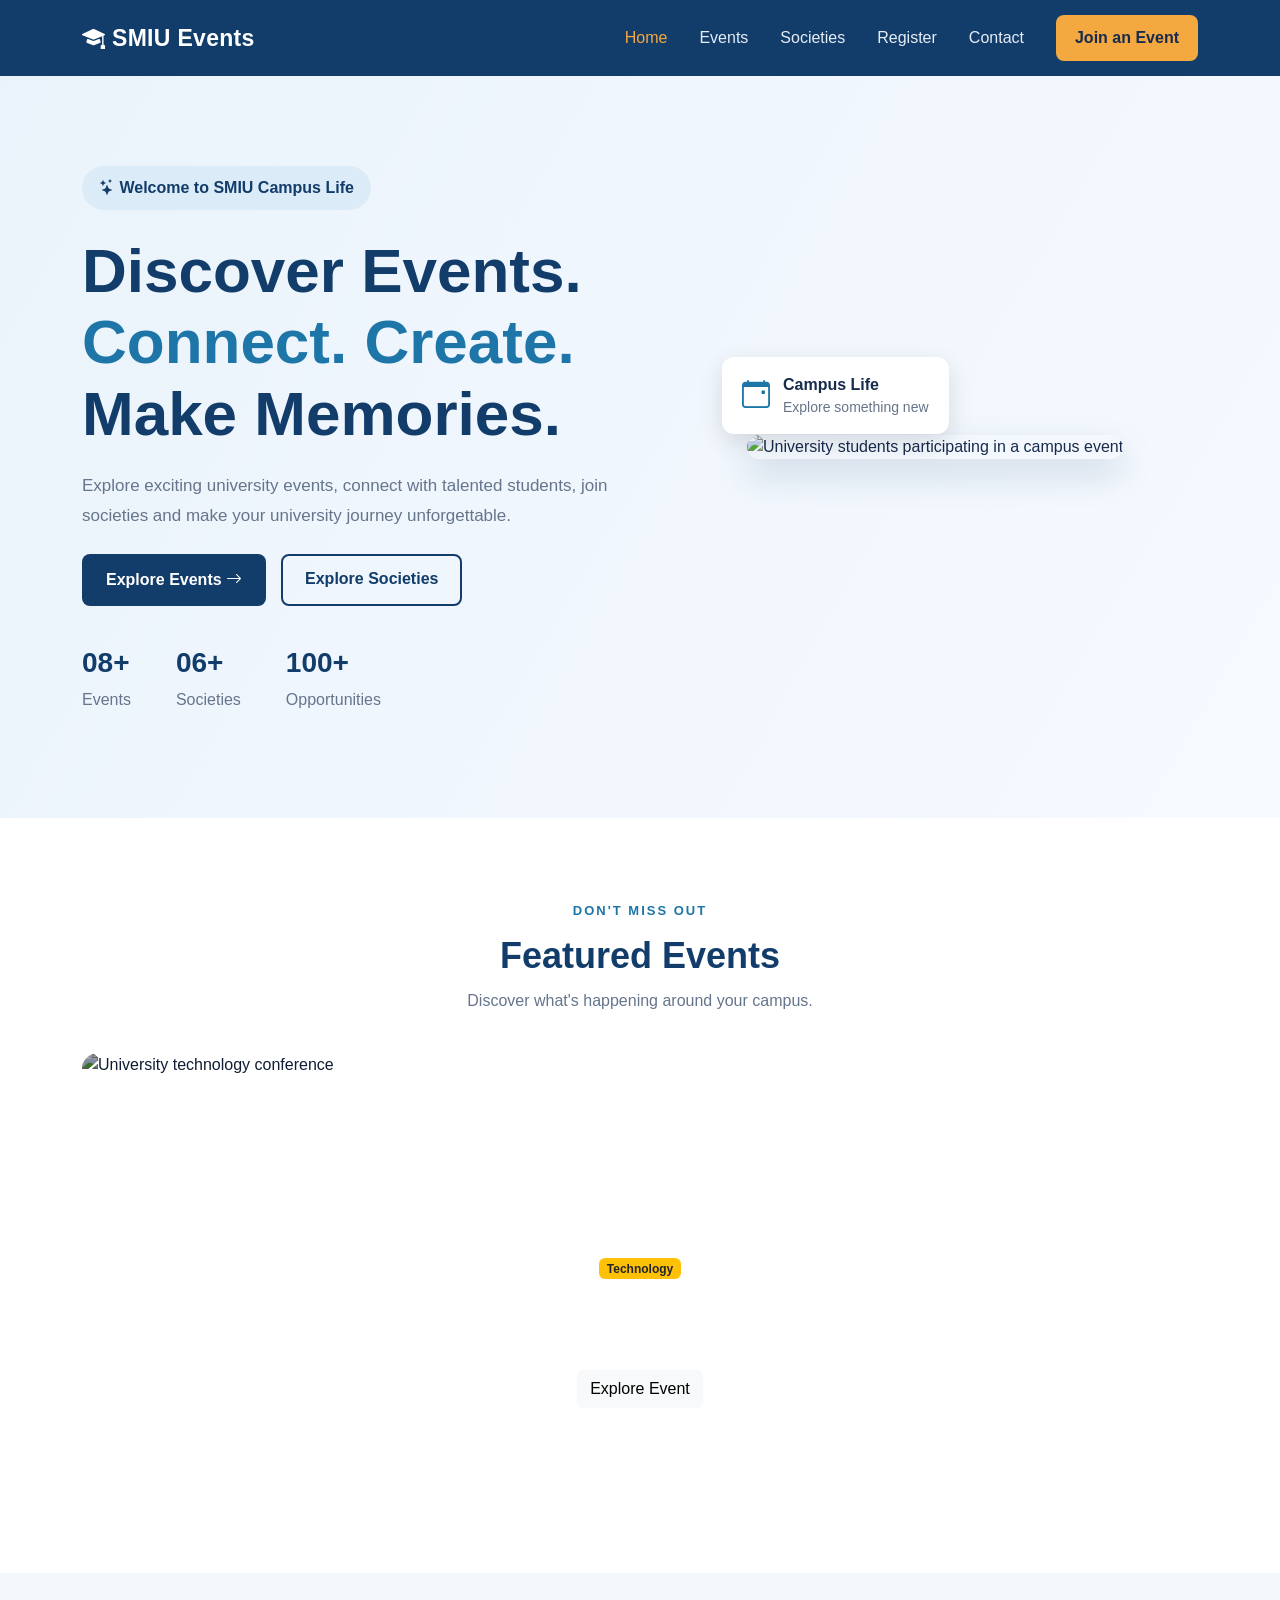
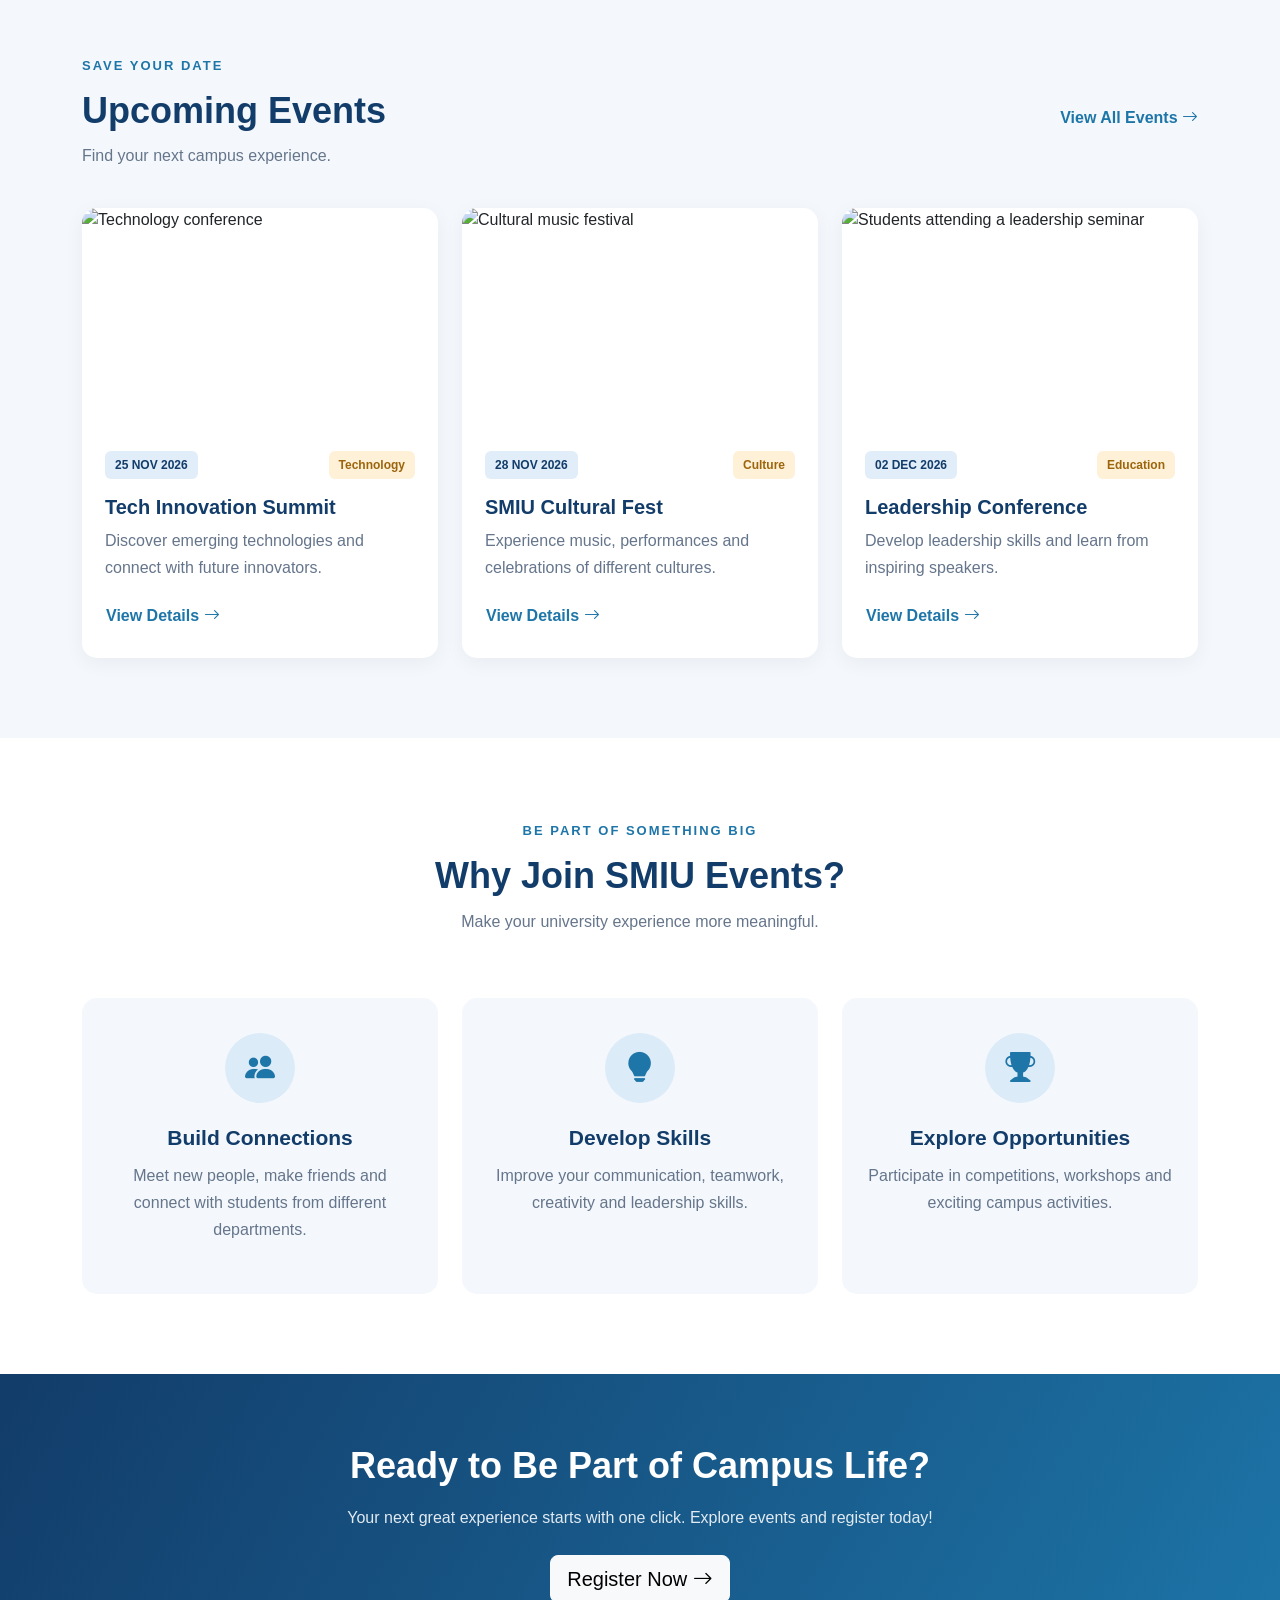
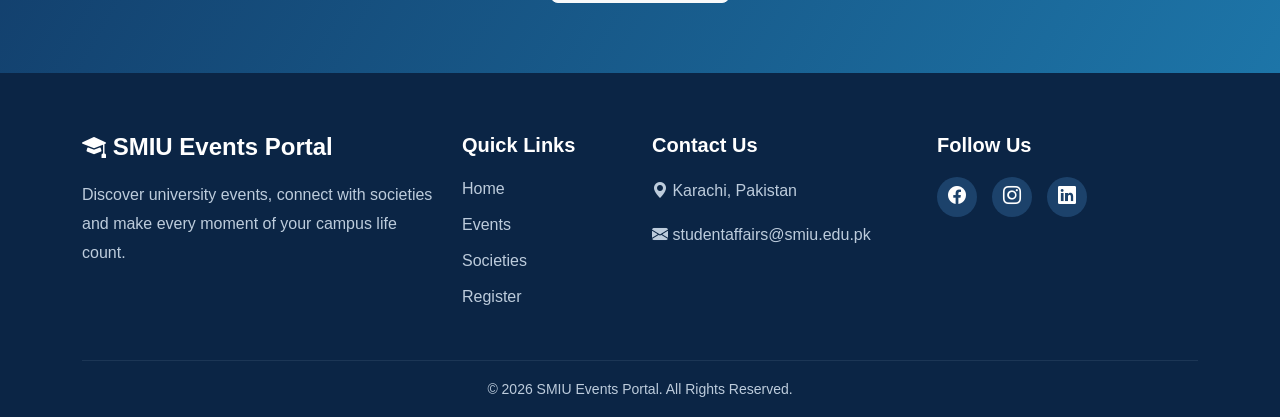
==== index.html @ 27d9c7eb "Add SMIU Events Portal starter structure" ====
<!DOCTYPE html>
<html lang="en">
<head>
    <meta charset="UTF-8">
    <meta name="viewport" content="width=device-width, initial-scale=1.0">

    <title>SMIU Events Portal | Home</title>

    <!-- Bootstrap CSS -->
    <link href="https://cdn.jsdelivr.net/npm/bootstrap@5.3.3/dist/css/bootstrap.min.css" rel="stylesheet">

    <!-- Bootstrap Icons -->
    <link rel="stylesheet" href="https://cdn.jsdelivr.net/npm/bootstrap-icons@1.11.3/font/bootstrap-icons.min.css">

    <!-- Custom CSS -->
    <link rel="stylesheet" href="css/style.css">
</head>

<body>

<!-- ================= NAVBAR ================= -->

<header>
<nav class="navbar navbar-expand-lg navbar-dark custom-navbar sticky-top">
    <div class="container">

        <a class="navbar-brand fw-bold" href="index.html">
            <i class="bi bi-mortarboard-fill"></i>
            SMIU Events
        </a>

        <button class="navbar-toggler" type="button"
            data-bs-toggle="collapse" data-bs-target="#mainNavbar"
            aria-controls="mainNavbar" aria-expanded="false"
            aria-label="Toggle navigation">
            <span class="navbar-toggler-icon"></span>
        </button>

        <div class="collapse navbar-collapse" id="mainNavbar">

            <ul class="navbar-nav ms-auto align-items-lg-center">

                <li class="nav-item">
                    <a class="nav-link active" aria-current="page" href="index.html">Home</a>
                </li>

                <li class="nav-item">
                    <a class="nav-link" href="events.html">Events</a>
                </li>

                <li class="nav-item">
                    <a class="nav-link" href="societies.html">Societies</a>
                </li>

                <li class="nav-item">
                    <a class="nav-link" href="register.html">Register</a>
                </li>

                <li class="nav-item">
                    <a class="nav-link" href="contact.html">Contact</a>
                </li>

                <li class="nav-item ms-lg-3">
                    <a href="register.html" class="btn btn-nav">
                        Join an Event
                    </a>
                </li>

            </ul>
        </div>
    </div>
</nav>
</header>


<!-- ================= HERO SECTION ================= -->

<main>

<section class="hero-section">
    <div class="container">
        <div class="row align-items-center">

            <div class="col-lg-7 hero-content">

                <span class="hero-tag">
                    <i class="bi bi-stars"></i> Welcome to SMIU Campus Life
                </span>

                <h1>
                    Discover Events.<br>
                    <span>Connect. Create.</span><br>
                    Make Memories.
                </h1>

                <p>
                    Explore exciting university events, connect with
                    talented students, join societies and make your
                    university journey unforgettable.
                </p>

                <div class="hero-buttons">
                    <a href="events.html" class="btn btn-primary-custom">
                        Explore Events <i class="bi bi-arrow-right"></i>
                    </a>

                    <a href="societies.html" class="btn btn-outline-custom">
                        Explore Societies
                    </a>
                </div>

                <div class="hero-stats">
                    <div>
                        <h3>08+</h3>
                        <p>Events</p>
                    </div>

                    <div>
                        <h3>06+</h3>
                        <p>Societies</p>
                    </div>

                    <div>
                        <h3>100+</h3>
                        <p>Opportunities</p>
                    </div>
                </div>

            </div>

            <div class="col-lg-5 mt-5 mt-lg-0">
                <div class="hero-image">
                    <img src="https://images.unsplash.com/photo-1523580494863-6f3031224c94?w=900"
                        alt="University students participating in a campus event"
                        class="img-fluid">
                    <div class="floating-card">
                        <i class="bi bi-calendar-event"></i>
                        <div>
                            <strong>Campus Life</strong>
                            <small>Explore something new</small>
                        </div>
                    </div>
                </div>
            </div>

        </div>
    </div>
</section>


<!-- ================= FEATURED EVENTS CAROUSEL ================= -->

<section class="section-padding">
    <div class="container">

        <div class="section-heading text-center">
            <span class="section-label">DON'T MISS OUT</span>
            <h2>Featured Events</h2>
            <p>Discover what's happening around your campus.</p>
        </div>

        <div id="eventCarousel" class="carousel slide" data-bs-ride="carousel">

            <div class="carousel-indicators">
                <button type="button" data-bs-target="#eventCarousel"
                    data-bs-slide-to="0" class="active"
                    aria-current="true" aria-label="Slide 1"></button>

                <button type="button" data-bs-target="#eventCarousel"
                    data-bs-slide-to="1" aria-label="Slide 2"></button>

                <button type="button" data-bs-target="#eventCarousel"
                    data-bs-slide-to="2" aria-label="Slide 3"></button>
            </div>

            <div class="carousel-inner rounded-4">

                <div class="carousel-item active">
                    <img src="https://images.unsplash.com/photo-1540575467063-178a50c2df87?w=1400"
                        class="d-block w-100 carousel-img"
                        alt="University technology conference">

                    <div class="carousel-caption">
                        <span class="badge bg-warning text-dark">Technology</span>
                        <h3>Tech Innovation Summit</h3>
                        <p>Explore new ideas, technology and innovation.</p>
                        <a href="event-details.html" class="btn btn-light">Explore Event</a>
                    </div>
                </div>

                <div class="carousel-item">
                    <img src="https://images.unsplash.com/photo-1470229722913-7c0e2dbbafd3?w=1400"
                        class="d-block w-100 carousel-img"
                        alt="University music and entertainment event">

                    <div class="carousel-caption">
                        <span class="badge bg-info text-dark">Entertainment</span>
                        <h3>SMIU Cultural Fest</h3>
                        <p>Celebrate culture, creativity and student talent.</p>
                        <a href="event-details.html" class="btn btn-light">Explore Event</a>
                    </div>
                </div>

                <div class="carousel-item">
                    <img src="https://images.unsplash.com/photo-1523580494863-6f3031224c94?w=1400"
                        class="d-block w-100 carousel-img"
                        alt="Students attending an educational seminar">

                    <div class="carousel-caption">
                        <span class="badge bg-success">Education</span>
                        <h3>Student Leadership Conference</h3>
                        <p>Learn, lead and build your future.</p>
                        <a href="event-details.html" class="btn btn-light">Explore Event</a>
                    </div>
                </div>

            </div>

            <button class="carousel-control-prev" type="button"
                data-bs-target="#eventCarousel" data-bs-slide="prev">
                <span class="carousel-control-prev-icon"></span>
                <span class="visually-hidden">Previous</span>
            </button>

            <button class="carousel-control-next" type="button"
                data-bs-target="#eventCarousel" data-bs-slide="next">
                <span class="carousel-control-next-icon"></span>
                <span class="visually-hidden">Next</span>
            </button>

        </div>
    </div>
</section>


<!-- ================= UPCOMING EVENTS ================= -->

<section class="section-padding upcoming-section">
    <div class="container">

        <div class="d-flex justify-content-between align-items-center flex-wrap mb-4">
            <div class="section-heading mb-0">
                <span class="section-label">SAVE YOUR DATE</span>
                <h2>Upcoming Events</h2>
                <p>Find your next campus experience.</p>
            </div>

            <a href="events.html" class="view-all-link">
                View All Events <i class="bi bi-arrow-right"></i>
            </a>
        </div>

        <div class="row g-4">

            <!-- Event Card 1 -->
            <div class="col-md-6 col-lg-4">
                <div class="card event-card h-100">

                    <img src="https://images.unsplash.com/photo-1540575467063-178a50c2df87?w=700"
                        class="card-img-top"
                        alt="Technology conference">

                    <div class="card-body">
                        <div class="d-flex justify-content-between mb-3">
                            <span class="badge date-badge">25 NOV 2026</span>
                            <span class="badge category-badge">Technology</span>
                        </div>

                        <h5 class="card-title">Tech Innovation Summit</h5>

                        <p class="card-text">
                            Discover emerging technologies and connect
                            with future innovators.
                        </p>

                        <a href="event-details.html" class="btn btn-card">
                            View Details <i class="bi bi-arrow-right"></i>
                        </a>
                    </div>

                </div>
            </div>


            <!-- Event Card 2 -->
            <div class="col-md-6 col-lg-4">
                <div class="card event-card h-100">

                    <img src="https://images.unsplash.com/photo-1470229722913-7c0e2dbbafd3?w=700"
                        class="card-img-top"
                        alt="Cultural music festival">

                    <div class="card-body">
                        <div class="d-flex justify-content-between mb-3">
                            <span class="badge date-badge">28 NOV 2026</span>
                            <span class="badge category-badge">Culture</span>
                        </div>

                        <h5 class="card-title">SMIU Cultural Fest</h5>

                        <p class="card-text">
                            Experience music, performances and
                            celebrations of different cultures.
                        </p>

                        <a href="event-details.html" class="btn btn-card">
                            View Details <i class="bi bi-arrow-right"></i>
                        </a>
                    </div>

                </div>
            </div>


            <!-- Event Card 3 -->
            <div class="col-md-6 col-lg-4">
                <div class="card event-card h-100">

                    <img src="https://images.unsplash.com/photo-1523580494863-6f3031224c94?w=700"
                        class="card-img-top"
                        alt="Students attending a leadership seminar">

                    <div class="card-body">
                        <div class="d-flex justify-content-between mb-3">
                            <span class="badge date-badge">02 DEC 2026</span>
                            <span class="badge category-badge">Education</span>
                        </div>

                        <h5 class="card-title">Leadership Conference</h5>

                        <p class="card-text">
                            Develop leadership skills and learn
                            from inspiring speakers.
                        </p>

                        <a href="event-details.html" class="btn btn-card">
                            View Details <i class="bi bi-arrow-right"></i>
                        </a>
                    </div>

                </div>
            </div>

        </div>
    </div>
</section>


<!-- ================= WHY JOIN SECTION ================= -->

<section class="section-padding why-section">
    <div class="container">

        <div class="section-heading text-center">
            <span class="section-label">BE PART OF SOMETHING BIG</span>
            <h2>Why Join SMIU Events?</h2>
            <p>Make your university experience more meaningful.</p>
        </div>

        <div class="row g-4 mt-3">

            <div class="col-md-4">
                <div class="feature-card text-center">
                    <div class="feature-icon">
                        <i class="bi bi-people-fill"></i>
                    </div>

                    <h4>Build Connections</h4>

                    <p>
                        Meet new people, make friends and
                        connect with students from different departments.
                    </p>
                </div>
            </div>


            <div class="col-md-4">
                <div class="feature-card text-center">
                    <div class="feature-icon">
                        <i class="bi bi-lightbulb-fill"></i>
                    </div>

                    <h4>Develop Skills</h4>

                    <p>
                        Improve your communication, teamwork,
                        creativity and leadership skills.
                    </p>
                </div>
            </div>


            <div class="col-md-4">
                <div class="feature-card text-center">
                    <div class="feature-icon">
                        <i class="bi bi-trophy-fill"></i>
                    </div>

                    <h4>Explore Opportunities</h4>

                    <p>
                        Participate in competitions, workshops
                        and exciting campus activities.
                    </p>
                </div>
            </div>

        </div>
    </div>
</section>


<!-- ================= CALL TO ACTION ================= -->

<section class="cta-section">
    <div class="container text-center">
        <h2>Ready to Be Part of Campus Life?</h2>

        <p>
            Your next great experience starts with one click.
            Explore events and register today!
        </p>

        <a href="register.html" class="btn btn-light btn-lg">
            Register Now <i class="bi bi-arrow-right"></i>
        </a>
    </div>
</section>

</main>


<!-- ================= FOOTER ================= -->

<footer class="main-footer">
    <div class="container">

        <div class="row g-4">

            <div class="col-lg-4">
                <h4>
                    <i class="bi bi-mortarboard-fill"></i>
                    SMIU Events Portal
                </h4>

                <p>
                    Discover university events, connect with societies
                    and make every moment of your campus life count.
                </p>
            </div>


            <div class="col-md-4 col-lg-2">
                <h5>Quick Links</h5>

                <ul class="footer-links">
                    <li><a href="index.html">Home</a></li>
                    <li><a href="events.html">Events</a></li>
                    <li><a href="societies.html">Societies</a></li>
                    <li><a href="register.html">Register</a></li>
                </ul>
            </div>


            <div class="col-md-4 col-lg-3">
                <h5>Contact Us</h5>

                <p><i class="bi bi-geo-alt-fill"></i> Karachi, Pakistan</p>
                <p><i class="bi bi-envelope-fill"></i> studentaffairs@smiu.edu.pk</p>
            </div>


            <div class="col-md-4 col-lg-3">
                <h5>Follow Us</h5>

                <div class="social-links">
                    <a href="#" aria-label="Facebook"><i class="bi bi-facebook"></i></a>
                    <a href="#" aria-label="Instagram"><i class="bi bi-instagram"></i></a>
                    <a href="#" aria-label="LinkedIn"><i class="bi bi-linkedin"></i></a>
                </div>
            </div>

        </div>

        <hr>

        <div class="footer-bottom text-center">
            <p>© 2026 SMIU Events Portal. All Rights Reserved.</p>
        </div>

    </div>
</footer>


<!-- ================= BOOTSTRAP JS ================= -->

<script src="https://cdn.jsdelivr.net/npm/bootstrap@5.3.3/dist/js/bootstrap.bundle.min.js"></script>

</body>
</html>
---- css/style.css ----
/* ================= ROOT THEME ================= */

:root {
    --primary: #123c69;
    --secondary: #1d75a8;
    --accent: #f4a940;
    --light-bg: #f4f8fc;
    --dark: #172b4d;
    --text: #65758b;
    --white: #ffffff;
}

* {
    margin: 0;
    padding: 0;
    box-sizing: border-box;
}

body {
    font-family: 'Segoe UI', sans-serif;
    color: var(--dark);
    overflow-x: hidden;
}


/* ================= NAVBAR ================= */

.custom-navbar {
    background: var(--primary);
    padding: 15px 0;
}

.navbar-brand {
    font-size: 23px;
    letter-spacing: 0.3px;
}

.navbar-nav .nav-link {
    color: #e5edf5;
    margin: 0 8px;
    font-weight: 500;
    transition: 0.3s;
}

.navbar-nav .nav-link:hover,
.navbar-nav .nav-link.active {
    color: var(--accent);
}

.btn-nav {
    background: var(--accent);
    color: var(--dark);
    font-weight: 600;
    border-radius: 8px;
    padding: 10px 18px;
}

.btn-nav:hover {
    background: #ffc46b;
    color: var(--dark);
}


/* ================= HERO SECTION ================= */

.hero-section {
    background: linear-gradient(120deg, #eaf3fb, #f7faff);
    padding: 90px 0;
}

.hero-tag {
    display: inline-block;
    background: #dcebf8;
    color: var(--primary);
    padding: 10px 17px;
    border-radius: 30px;
    font-weight: 600;
    margin-bottom: 25px;
}

.hero-content h1 {
    font-size: clamp(38px, 5vw, 62px);
    font-weight: 800;
    line-height: 1.15;
    color: var(--primary);
}

.hero-content h1 span {
    color: var(--secondary);
}

.hero-content > p {
    color: var(--text);
    font-size: 17px;
    line-height: 1.8;
    margin: 22px 0;
    max-width: 560px;
}

.hero-buttons {
    display: flex;
    gap: 15px;
    flex-wrap: wrap;
}

.btn-primary-custom {
    background: var(--primary);
    color: white;
    padding: 13px 23px;
    border-radius: 8px;
    font-weight: 600;
}

.btn-primary-custom:hover {
    background: var(--secondary);
    color: white;
}

.btn-outline-custom {
    border: 2px solid var(--primary);
    color: var(--primary);
    padding: 11px 22px;
    border-radius: 8px;
    font-weight: 600;
}

.btn-outline-custom:hover {
    background: var(--primary);
    color: white;
}

.hero-image {
    position: relative;
}

.hero-image img {
    width: 100%;
    height: 430px;
    object-fit: cover;
    border-radius: 25px;
    box-shadow: 0 15px 35px rgba(18, 60, 105, 0.18);
}

.floating-card {
    position: absolute;
    bottom: 25px;
    left: -25px;
    background: white;
    display: flex;
    align-items: center;
    gap: 13px;
    padding: 16px 20px;
    border-radius: 12px;
    box-shadow: 0 8px 25px rgba(0,0,0,0.12);
}

.floating-card i {
    color: var(--secondary);
    font-size: 28px;
}

.floating-card small {
    display: block;
    color: var(--text);
}

.hero-stats {
    display: flex;
    gap: 45px;
    margin-top: 40px;
}

.hero-stats h3 {
    color: var(--primary);
    font-weight: 800;
}

.hero-stats p {
    color: var(--text);
}


/* ================= GENERAL SECTIONS ================= */

.section-padding {
    padding: 80px 0;
}

.section-heading {
    margin-bottom: 40px;
}

.section-label {
    color: var(--secondary);
    font-size: 13px;
    font-weight: 800;
    letter-spacing: 2px;
}

.section-heading h2 {
    color: var(--primary);
    font-size: 36px;
    font-weight: 800;
    margin: 12px 0;
}

.section-heading p {
    color: var(--text);
}


/* ================= CAROUSEL ================= */

.carousel-img {
    height: 440px;
    object-fit: cover;
    filter: brightness(65%);
}

.carousel-caption {
    bottom: 65px;
}

.carousel-caption h3 {
    font-size: 34px;
    font-weight: 800;
}

.carousel-caption p {
    font-size: 17px;
}


/* ================= UPCOMING EVENTS ================= */

.upcoming-section {
    background: var(--light-bg);
}

.view-all-link {
    color: var(--secondary);
    text-decoration: none;
    font-weight: 700;
}

.event-card {
    border: none;
    border-radius: 15px;
    overflow: hidden;
    box-shadow: 0 5px 20px rgba(0,0,0,0.05);
    transition: 0.3s;
}

.event-card:hover {
    transform: translateY(-8px);
    box-shadow: 0 15px 30px rgba(18,60,105,0.15);
}

.event-card img {
    height: 220px;
    object-fit: cover;
}

.event-card .card-body {
    padding: 23px;
}

.event-card .card-title {
    color: var(--primary);
    font-weight: 700;
}

.event-card .card-text {
    color: var(--text);
    line-height: 1.7;
}

.date-badge {
    background: #e1edf9;
    color: var(--primary);
    padding: 8px 10px;
}

.category-badge {
    background: #fff0d8;
    color: #9c650c;
    padding: 8px 10px;
}

.btn-card {
    color: var(--secondary);
    font-weight: 700;
    padding-left: 0;
}

.btn-card:hover {
    color: var(--primary);
}


/* ================= WHY JOIN ================= */

.why-section {
    background: white;
}

.feature-card {
    background: var(--light-bg);
    padding: 35px 25px;
    border-radius: 15px;
    height: 100%;
    transition: 0.3s;
}

.feature-card:hover {
    transform: translateY(-7px);
    box-shadow: 0 10px 25px rgba(0,0,0,0.08);
}

.feature-icon {
    width: 70px;
    height: 70px;
    background: #dcebf8;
    color: var(--secondary);
    border-radius: 50%;
    display: flex;
    align-items: center;
    justify-content: center;
    margin: 0 auto 22px;
    font-size: 30px;
}

.feature-card h4 {
    font-size: 21px;
    font-weight: 700;
    color: var(--primary);
}

.feature-card p {
    color: var(--text);
    line-height: 1.7;
    margin-top: 12px;
}


/* ================= CALL TO ACTION ================= */

.cta-section {
    padding: 70px 20px;
    background: linear-gradient(120deg, var(--primary), var(--secondary));
    color: white;
}

.cta-section h2 {
    font-weight: 800;
    font-size: 36px;
}

.cta-section p {
    margin: 18px 0 25px;
    color: #e2eaf2;
}


/* ================= FOOTER ================= */

.main-footer {
    background: #0b2545;
    color: white;
    padding: 60px 0 15px;
}

.main-footer h4 {
    font-weight: 800;
    margin-bottom: 20px;
}

.main-footer h5 {
    font-weight: 700;
    margin-bottom: 20px;
}

.main-footer p {
    color: #bdccdc;
    line-height: 1.8;
}

.footer-links {
    list-style: none;
    padding: 0;
}

.footer-links li {
    margin-bottom: 12px;
}

.footer-links a {
    text-decoration: none;
    color: #bdccdc;
    transition: 0.3s;
}

.footer-links a:hover {
    color: var(--accent);
    padding-left: 5px;
}

.social-links {
    display: flex;
    gap: 15px;
}

.social-links a {
    width: 40px;
    height: 40px;
    background: #1c426b;
    color: white;
    display: flex;
    align-items: center;
    justify-content: center;
    border-radius: 50%;
    font-size: 18px;
    text-decoration: none;
}

.social-links a:hover {
    background: var(--accent);
    color: var(--dark);
}

.main-footer hr {
    border-color: #526982;
    margin-top: 35px;
}

.footer-bottom p {
    font-size: 14px;
    margin: 15px 0 0;
}


/* ================= RESPONSIVE DESIGN ================= */

@media (max-width: 991px) {

    .hero-section {
        padding: 65px 0;
    }

    .hero-image img {
        height: 380px;
    }

    .floating-card {
        left: 15px;
    }

    .navbar-nav {
        padding-top: 15px;
    }

    .navbar-nav .nav-link {
        padding: 10px 0;
    }
}

@media (max-width: 576px) {

    .hero-content h1 {
        font-size: 39px;
    }

    .hero-stats {
        gap: 22px;
    }

    .hero-stats h3 {
        font-size: 23px;
    }

    .hero-image img {
        height: 300px;
    }

    .floating-card {
        bottom: 12px;
        left: 10px;
    }

    .section-padding {
        padding: 55px 0;
    }

    .section-heading h2 {
        font-size: 29px;
    }

    .carousel-img {
        height: 330px;
    }

    .carousel-caption {
        bottom: 40px;
    }

    .carousel-caption h3 {
        font-size: 23px;
    }

    .carousel-caption p {
        font-size: 13px;
    }

    .cta-section h2 {
        font-size: 27px;
    }
}
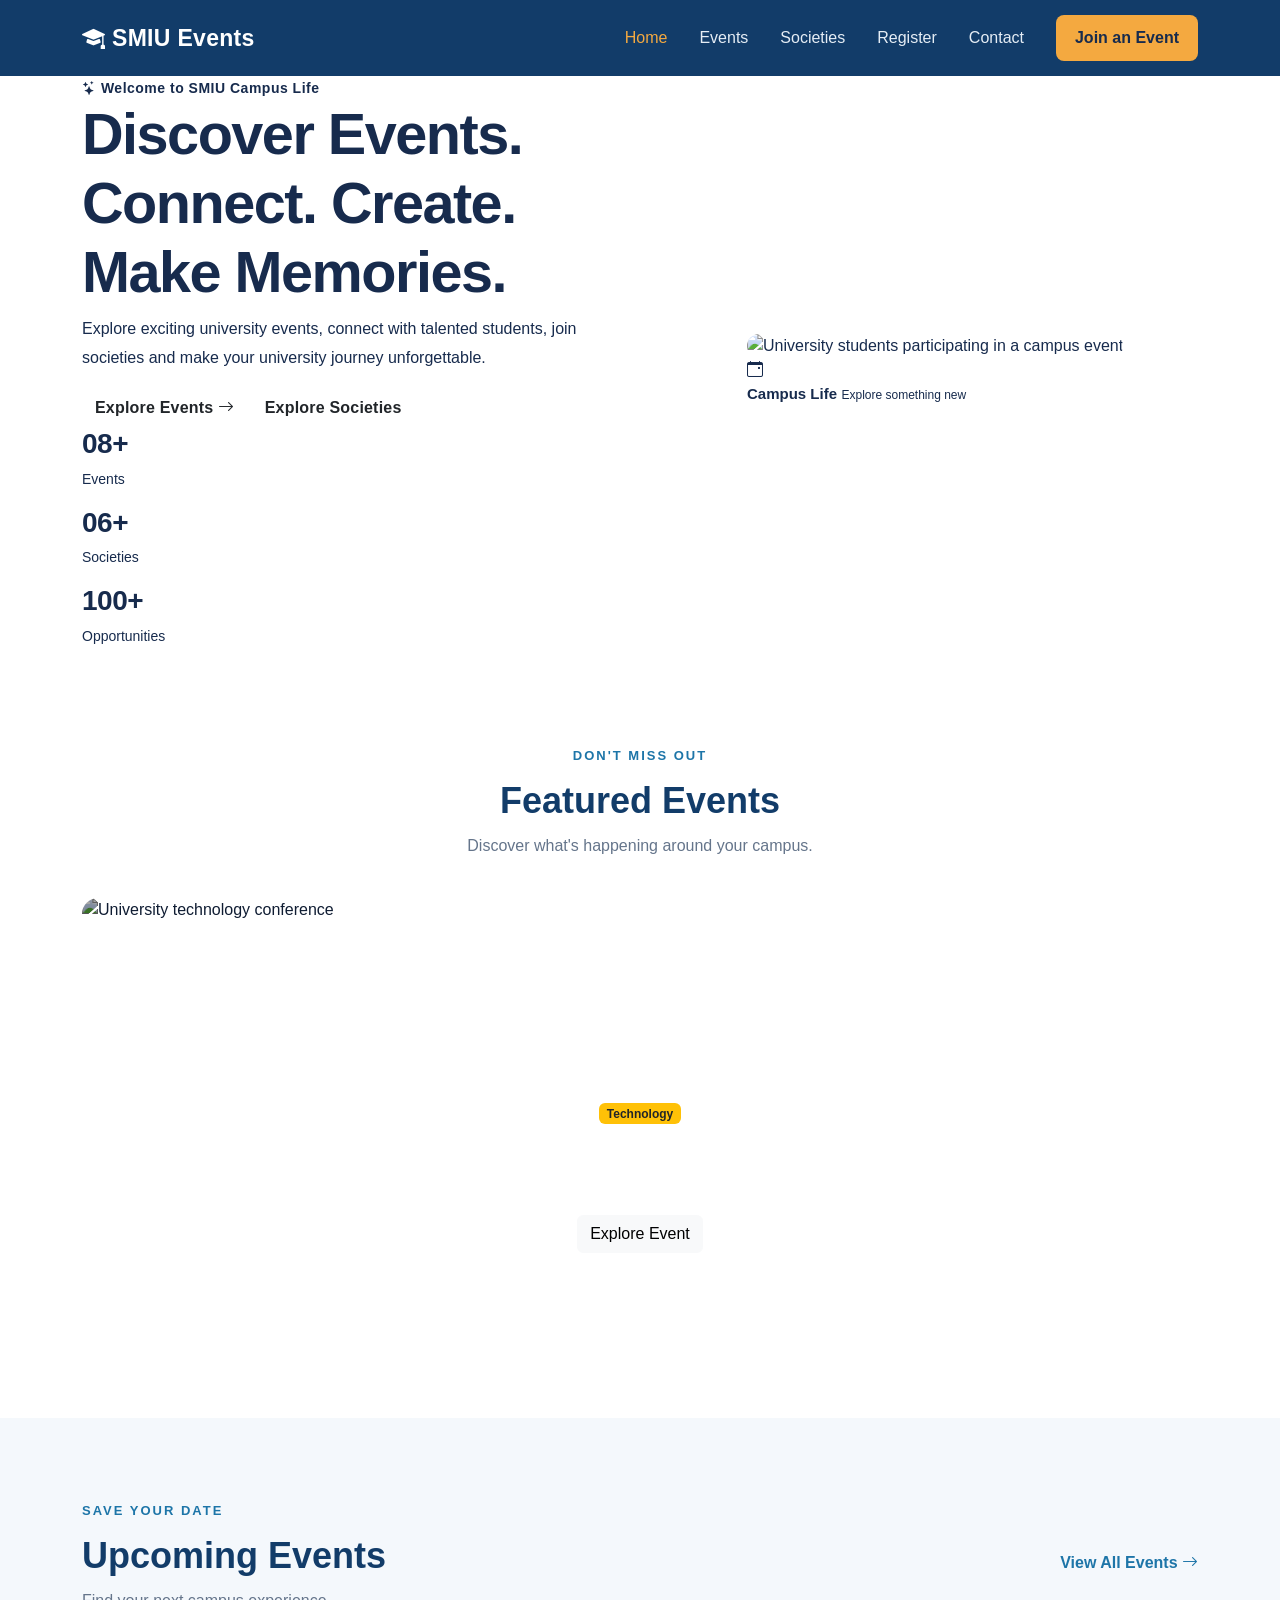
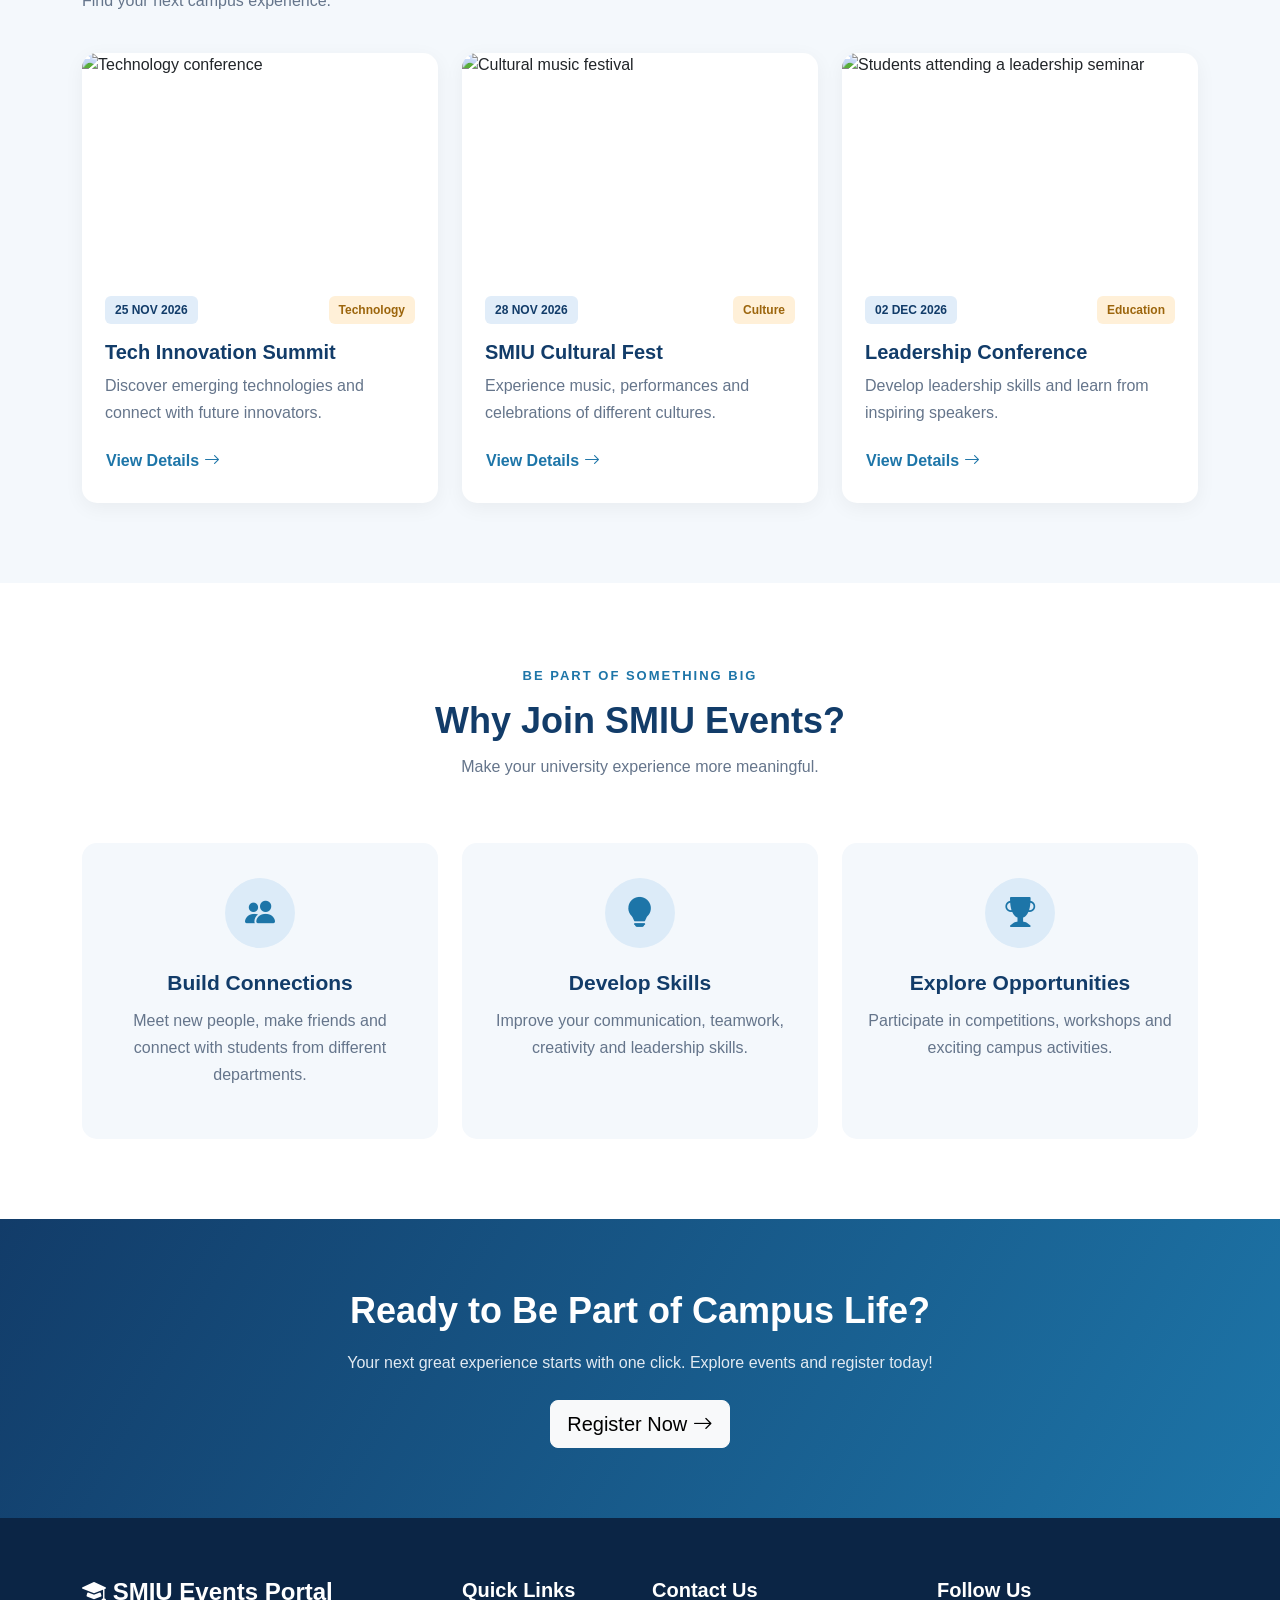
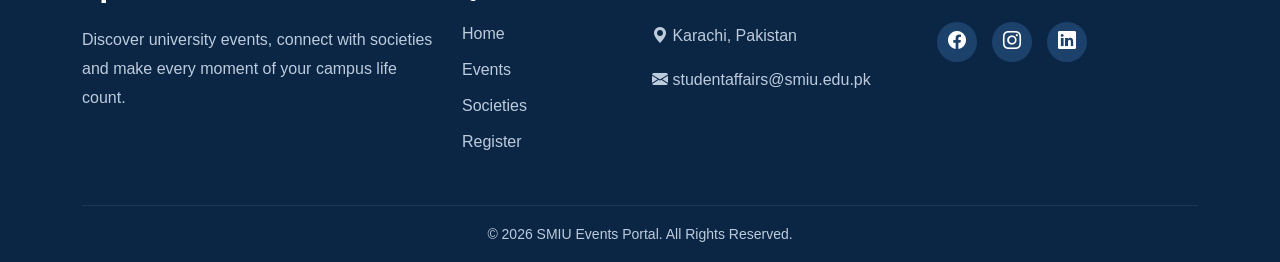
==== commit 05fed3fd: "index.html Improve hero heading typography" ====
--- a/index.html
+++ b/index.html
@@ -73,80 +73,98 @@
 </nav>
 </header>
 
-
-<!-- ================= HERO SECTION ================= -->
+    <!-- Improve Hero Section -->
 
 <main>
 
-<section class="hero-section">
-    <div class="container">
-        <div class="row align-items-center">
-
-            <div class="col-lg-7 hero-content">
-
-                <span class="hero-tag">
-                    <i class="bi bi-stars"></i> Welcome to SMIU Campus Life
-                </span>
-
-                <h1>
-                    Discover Events.<br>
-                    <span>Connect. Create.</span><br>
-                    Make Memories.
-                </h1>
-
-                <p>
-                    Explore exciting university events, connect with
-                    talented students, join societies and make your
-                    university journey unforgettable.
-                </p>
-
-                <div class="hero-buttons">
-                    <a href="events.html" class="btn btn-primary-custom">
-                        Explore Events <i class="bi bi-arrow-right"></i>
-                    </a>
-
-                    <a href="societies.html" class="btn btn-outline-custom">
-                        Explore Societies
-                    </a>
-                </div>
-
-                <div class="hero-stats">
-                    <div>
-                        <h3>08+</h3>
-                        <p>Events</p>
-                    </div>
-
-                    <div>
-                        <h3>06+</h3>
-                        <p>Societies</p>
-                    </div>
-
-                    <div>
-                        <h3>100+</h3>
-                        <p>Opportunities</p>
-                    </div>
-                </div>
-
-            </div>
-
-            <div class="col-lg-5 mt-5 mt-lg-0">
-                <div class="hero-image">
-                    <img src="https://images.unsplash.com/photo-1523580494863-6f3031224c94?w=900"
-                        alt="University students participating in a campus event"
-                        class="img-fluid">
-                    <div class="floating-card">
-                        <i class="bi bi-calendar-event"></i>
+    <section class="hero-section">
+        <div class="container">
+            <div class="row align-items-center">
+
+                <div class="col-lg-7 hero-content">
+
+                    <span class="hero-tag">
+                        <i class="bi bi-stars"></i>
+                        Welcome to SMIU Campus Life
+                    </span>
+
+                    <h1>
+                        Discover Events.<br>
+                        <span>Connect. Create.</span><br>
+                        Make Memories.
+                    </h1>
+
+                    <p>
+                        Explore exciting university events, connect with
+                        talented students, join societies and make your
+                        university journey unforgettable.
+                    </p>
+
+                    <div class="hero-buttons">
+
+                        <a href="events.html" class="btn btn-primary-custom">
+                            Explore Events
+                            <i class="bi bi-arrow-right"></i>
+                        </a>
+
+                        <a href="societies.html" class="btn btn-outline-custom">
+                            Explore Societies
+                        </a>
+
+                    </div>
+
+                    <div class="hero-stats">
+
                         <div>
-                            <strong>Campus Life</strong>
-                            <small>Explore something new</small>
-                        </div>
-                    </div>
-                </div>
-            </div>
-
-        </div>
-    </div>
-</section>
+                            <h3>08+</h3>
+                            <p>Events</p>
+                        </div>
+
+                        <div>
+                            <h3>06+</h3>
+                            <p>Societies</p>
+                        </div>
+
+                        <div>
+                            <h3>100+</h3>
+                            <p>Opportunities</p>
+                        </div>
+
+                    </div>
+
+                </div>
+
+                <div class="col-lg-5 mt-5 mt-lg-0">
+
+                    <div class="hero-image">
+
+                        <img
+                            src="https://images.unsplash.com/photo-1523580494863-6f3031224c94?w=900"
+                            alt="University students participating in a campus event"
+                            class="img-fluid"
+                            loading="lazy"
+                        >
+
+                        <div class="floating-card">
+
+                            <i class="bi bi-calendar-event"></i>
+
+                            <div>
+                                <strong>Campus Life</strong>
+                                <small>Explore something new</small>
+                            </div>
+
+                        </div>
+
+                    </div>
+
+                </div>
+
+            </div>
+        </div>
+    </section>
+
+</main>
 
 
 <!-- ================= FEATURED EVENTS CAROUSEL ================= -->
@@ -179,7 +197,8 @@
                 <div class="carousel-item active">
                     <img src="https://images.unsplash.com/photo-1540575467063-178a50c2df87?w=1400"
                         class="d-block w-100 carousel-img"
-                        alt="University technology conference">
+                        alt="University technology conference"
+                           loading="lazy">
 
                     <div class="carousel-caption">
                         <span class="badge bg-warning text-dark">Technology</span>
@@ -205,7 +224,8 @@
                 <div class="carousel-item">
                     <img src="https://images.unsplash.com/photo-1523580494863-6f3031224c94?w=1400"
                         class="d-block w-100 carousel-img"
-                        alt="Students attending an educational seminar">
+                        alt="Students attending an educational seminar"
+                       loading="lazy">
 
                     <div class="carousel-caption">
                         <span class="badge bg-success">Education</span>
--- a/css/style.css
+++ b/css/style.css
@@ -62,125 +62,60 @@
 }
 
 
-/* ================= HERO SECTION ================= */
-
-.hero-section {
-    background: linear-gradient(120deg, #eaf3fb, #f7faff);
-    padding: 90px 0;
-}
+/* Hero Section Typography Improvement */
 
 .hero-tag {
-    display: inline-block;
-    background: #dcebf8;
-    color: var(--primary);
-    padding: 10px 17px;
-    border-radius: 30px;
+    font-size: 14px;
     font-weight: 600;
-    margin-bottom: 25px;
+    letter-spacing: 0.5px;
 }
 
 .hero-content h1 {
-    font-size: clamp(38px, 5vw, 62px);
-    font-weight: 800;
-    line-height: 1.15;
-    color: var(--primary);
+    font-size: clamp(38px, 4.5vw, 58px);
+    font-weight: 800;
+    line-height: 1.2;
+    letter-spacing: -1.5px;
 }
 
 .hero-content h1 span {
-    color: var(--secondary);
+    font-weight: 800;
 }
 
 .hero-content > p {
-    color: var(--text);
-    font-size: 17px;
+    font-size: 16px;
     line-height: 1.8;
-    margin: 22px 0;
-    max-width: 560px;
-}
-
-.hero-buttons {
-    display: flex;
-    gap: 15px;
-    flex-wrap: wrap;
-}
-
-.btn-primary-custom {
-    background: var(--primary);
-    color: white;
-    padding: 13px 23px;
-    border-radius: 8px;
+    font-weight: 400;
+    max-width: 520px;
+}
+
+.hero-buttons .btn {
     font-weight: 600;
-}
-
-.btn-primary-custom:hover {
-    background: var(--secondary);
-    color: white;
-}
-
-.btn-outline-custom {
-    border: 2px solid var(--primary);
-    color: var(--primary);
-    padding: 11px 22px;
-    border-radius: 8px;
-    font-weight: 600;
-}
-
-.btn-outline-custom:hover {
-    background: var(--primary);
-    color: white;
-}
-
-.hero-image {
-    position: relative;
+    letter-spacing: 0.2px;
+}
+
+.hero-stats h3 {
+    font-weight: 800;
+    letter-spacing: -0.5px;
+}
+
+.hero-stats p {
+    font-size: 14px;
+    font-weight: 500;
+}
+
+.floating-card strong {
+    font-size: 15px;
+    font-weight: 700;
+}
+
+.floating-card small {
+    font-size: 12px;
+    font-weight: 500;
 }
 
 .hero-image img {
-    width: 100%;
-    height: 430px;
-    object-fit: cover;
-    border-radius: 25px;
-    box-shadow: 0 15px 35px rgba(18, 60, 105, 0.18);
-}
-
-.floating-card {
-    position: absolute;
-    bottom: 25px;
-    left: -25px;
-    background: white;
-    display: flex;
-    align-items: center;
-    gap: 13px;
-    padding: 16px 20px;
-    border-radius: 12px;
-    box-shadow: 0 8px 25px rgba(0,0,0,0.12);
-}
-
-.floating-card i {
-    color: var(--secondary);
-    font-size: 28px;
-}
-
-.floating-card small {
-    display: block;
-    color: var(--text);
-}
-
-.hero-stats {
-    display: flex;
-    gap: 45px;
-    margin-top: 40px;
-}
-
-.hero-stats h3 {
-    color: var(--primary);
-    font-weight: 800;
-}
-
-.hero-stats p {
-    color: var(--text);
-}
-
-
+    border-radius: 18px;
+}
 /* ================= GENERAL SECTIONS ================= */
 
 .section-padding {
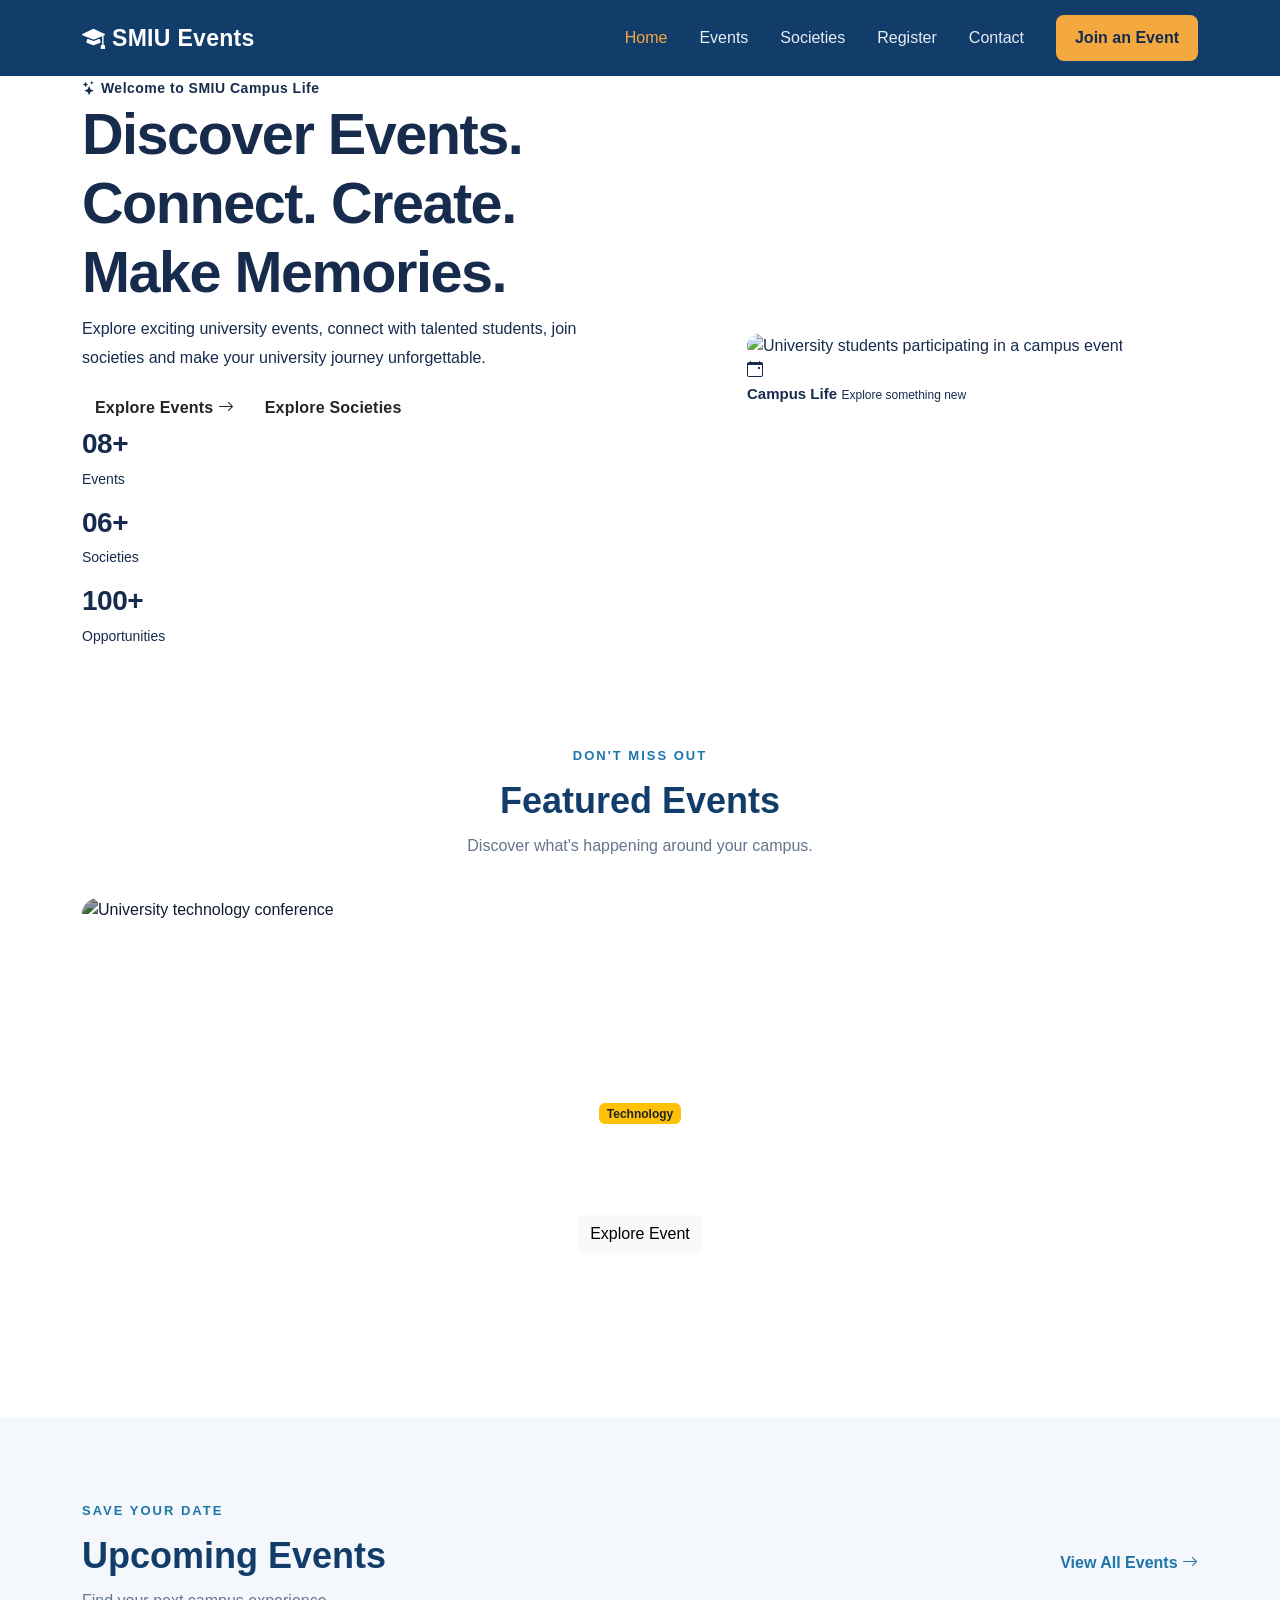
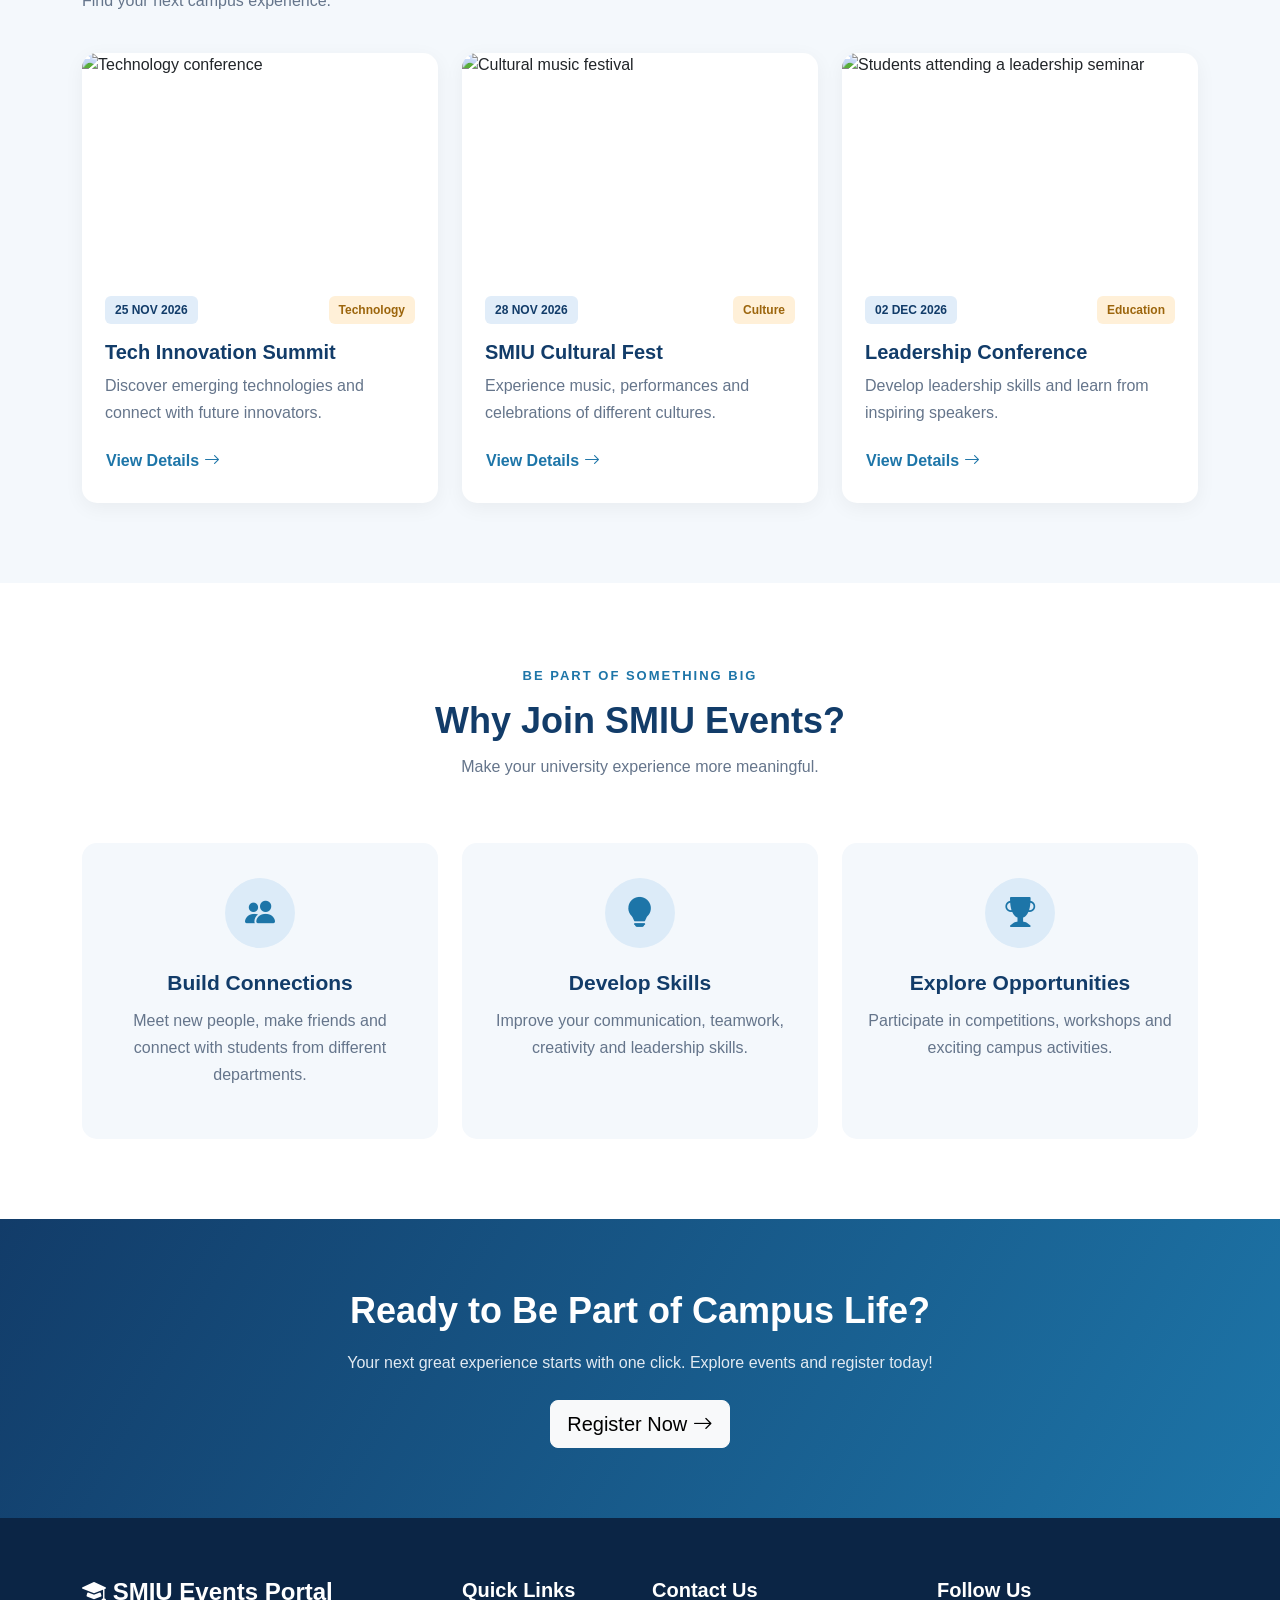
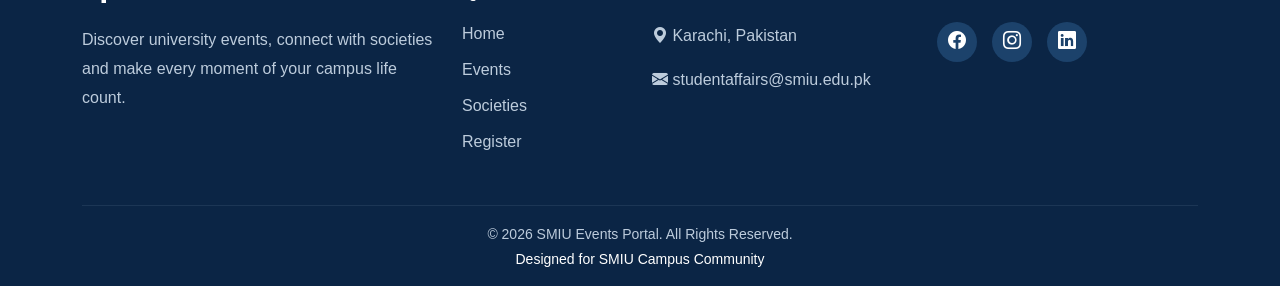
==== commit 1a776a58: "index.html Enhance footer" ====
--- a/index.html
+++ b/index.html
@@ -452,13 +452,14 @@
 </main>
 
 
-<!-- ================= FOOTER ================= -->
-
+
+<!-- Main Footer Section -->
 <footer class="main-footer">
     <div class="container">
 
         <div class="row g-4">
 
+            <!-- University Information -->
             <div class="col-lg-4">
                 <h4>
                     <i class="bi bi-mortarboard-fill"></i>
@@ -471,7 +472,7 @@
                 </p>
             </div>
 
-
+            <!-- Footer Navigation Links -->
             <div class="col-md-4 col-lg-2">
                 <h5>Quick Links</h5>
 
@@ -483,35 +484,57 @@
                 </ul>
             </div>
 
-
+            <!-- Contact Information -->
             <div class="col-md-4 col-lg-3">
                 <h5>Contact Us</h5>
 
-                <p><i class="bi bi-geo-alt-fill"></i> Karachi, Pakistan</p>
-                <p><i class="bi bi-envelope-fill"></i> studentaffairs@smiu.edu.pk</p>
-            </div>
-
-
+                <p>
+                    <i class="bi bi-geo-alt-fill"></i>
+                    Karachi, Pakistan
+                </p>
+
+                <p>
+                    <i class="bi bi-envelope-fill"></i>
+                    studentaffairs@smiu.edu.pk
+                </p>
+            </div>
+
+            <!-- Social Media Links -->
             <div class="col-md-4 col-lg-3">
                 <h5>Follow Us</h5>
 
                 <div class="social-links">
-                    <a href="#" aria-label="Facebook"><i class="bi bi-facebook"></i></a>
-                    <a href="#" aria-label="Instagram"><i class="bi bi-instagram"></i></a>
-                    <a href="#" aria-label="LinkedIn"><i class="bi bi-linkedin"></i></a>
-                </div>
-            </div>
-
-        </div>
-
+                    <a href="#" aria-label="Visit our Facebook page">
+                        <i class="bi bi-facebook"></i>
+                    </a>
+
+                    <a href="#" aria-label="Visit our Instagram page">
+                        <i class="bi bi-instagram"></i>
+                    </a>
+
+                    <a href="#" aria-label="Visit our LinkedIn page">
+                        <i class="bi bi-linkedin"></i>
+                    </a>
+                </div>
+            </div>
+
+        </div>
+
+        <!-- Footer Divider -->
         <hr>
 
+        <!-- Copyright Information -->
         <div class="footer-bottom text-center">
-            <p>© 2026 SMIU Events Portal. All Rights Reserved.</p>
+            <p>
+                © 2026 SMIU Events Portal.
+                All Rights Reserved.
+            </p>
+            <small>Designed for SMIU Campus Community</small>
         </div>
 
     </div>
 </footer>
+<!-- Main Footer Ends -->
 
 
 <!-- ================= BOOTSTRAP JS ================= -->
